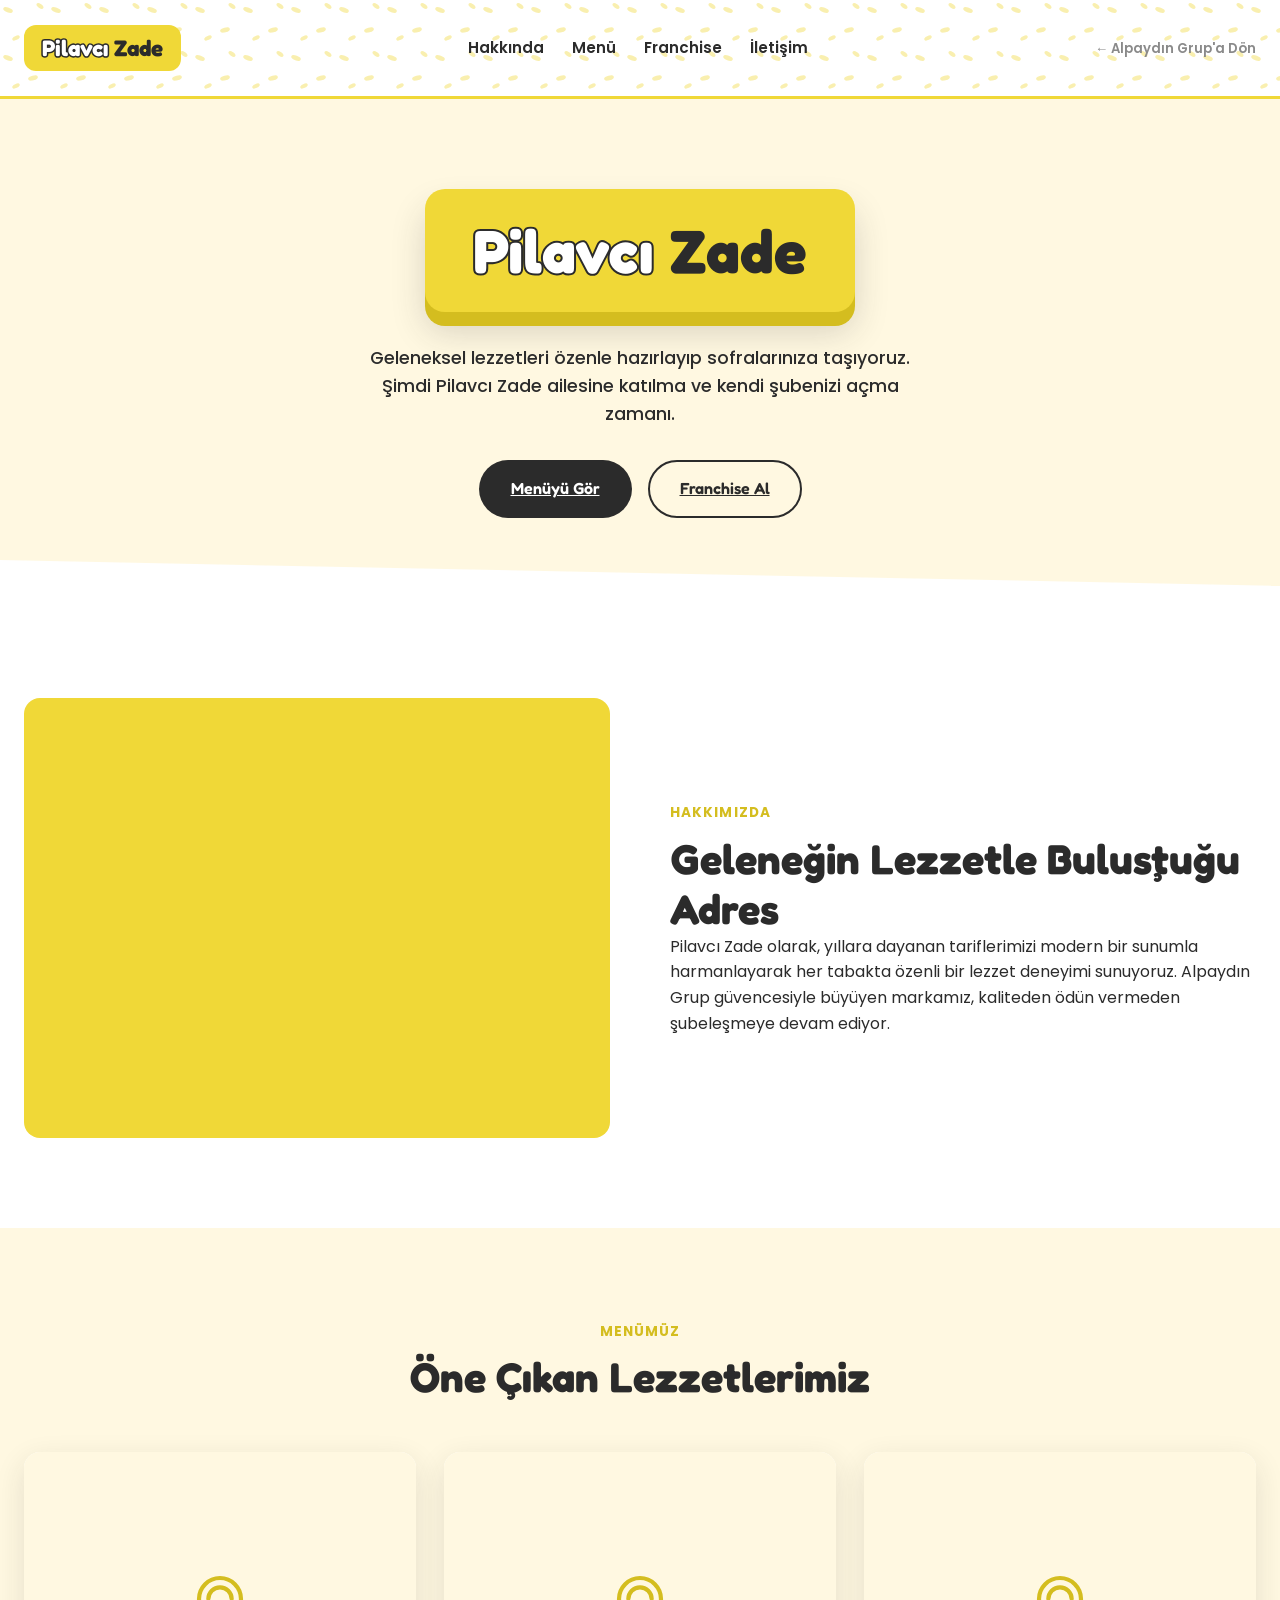
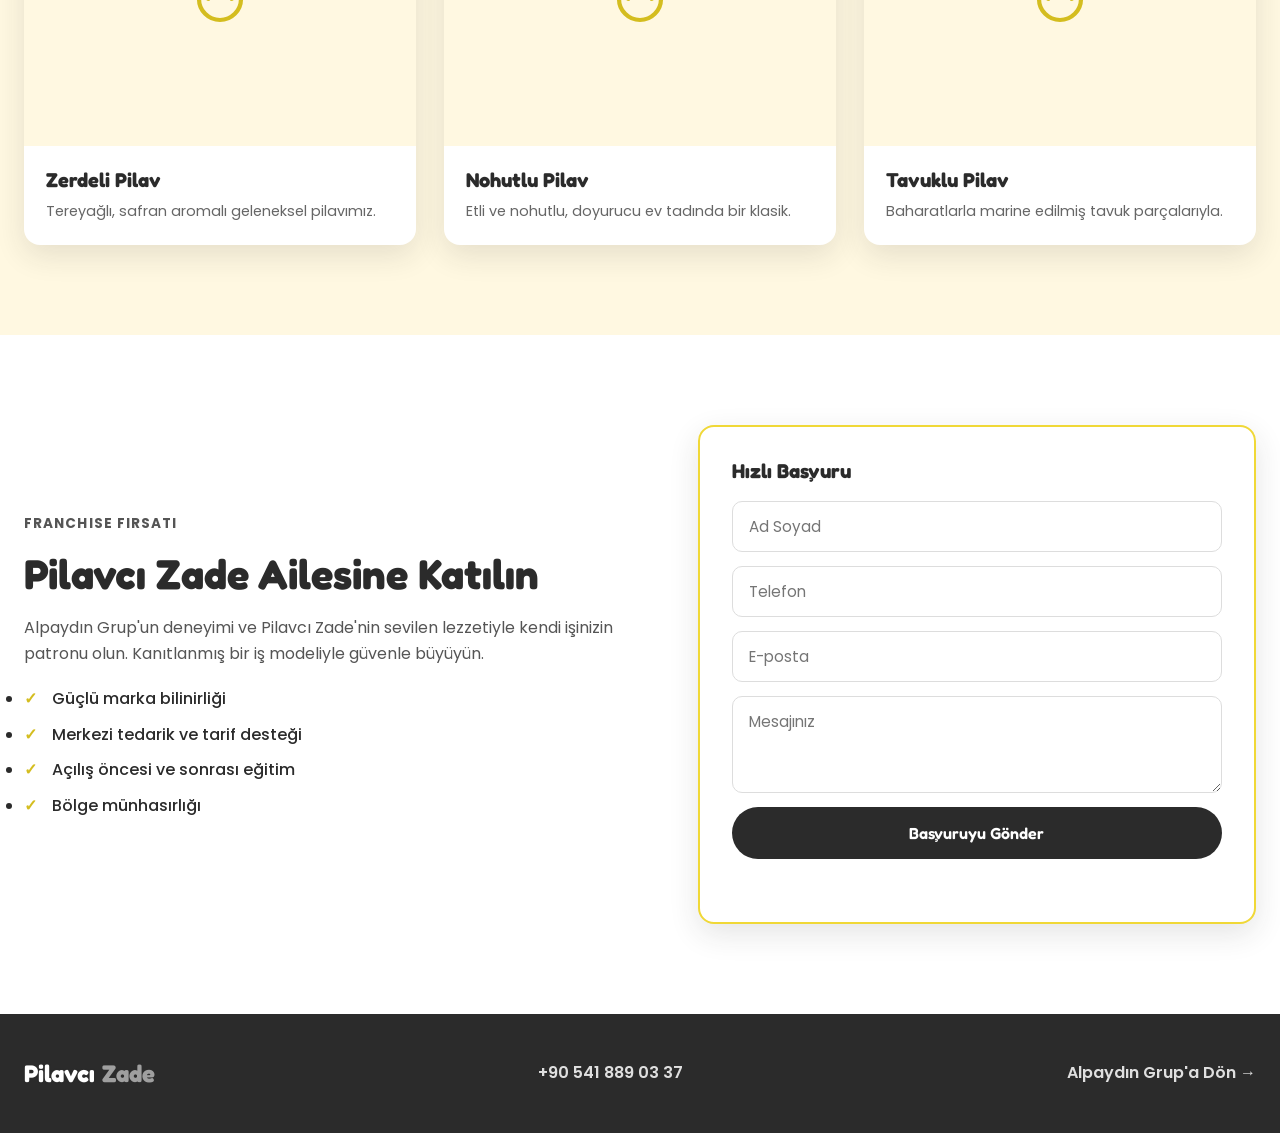
==== pilavcizade.html @ e6c6ba69 "Yeni sayfalar ekle: Hakkimizda, Franchise Sureci/Sistemi, Yatirim Danismanligi, Sigorta Cozumleri, P" ====
<!DOCTYPE html>
<html lang="tr">
<head>
<meta charset="UTF-8">
<meta name="viewport" content="width=device-width, initial-scale=1.0">
<title>Pilavcı Zade | Lezzetin Adresi</title>
<meta name="description" content="Pilavcı Zade - Alpaydın Grup'un lezzet markası. Menümüzü keşfedin, franchise fırsatlarımıza katılın.">
<link rel="icon" href="assets/logo/pilavcizade-logo-clean.png" type="image/png">
<link rel="preconnect" href="https://fonts.googleapis.com">
<link href="https://fonts.googleapis.com/css2?family=Poppins:wght@400;500;600;700;800&family=Fredoka:wght@500;600;700&display=swap" rel="stylesheet">
<link rel="stylesheet" href="css/pilavcizade.css">
</head>
<body>

<header class="pv-header" id="pvHeader">
  <div class="container pv-header__inner">
    <a href="#" class="pv-logo pv-logotype">
      <span class="pv-logotype__white">Pilavcı</span><span class="pv-logotype__dark">Zade</span>
    </a>
    <nav class="pv-nav" id="pvNav">
      <a href="#hakkinda">Hakkında</a>
      <a href="#menu">Menü</a>
      <a href="#franchise">Franchise</a>
      <a href="#iletisim">İletişim</a>
    </nav>
    <a href="index.html" class="pv-back">← Alpaydın Grup'a Dön</a>
    <button class="pv-hamburger" id="pvHamburger" aria-label="Menü">
      <span></span><span></span><span></span>
    </button>
  </div>
</header>

<section class="pv-hero">
  <div class="container">
    <div class="pv-hero__badge">
      <div class="pv-logotype pv-logotype--hero">
        <span class="pv-logotype__white">Pilavcı</span><span class="pv-logotype__dark">Zade</span>
      </div>
    </div>
    <p>Geleneksel lezzetleri özenle hazırlayıp sofralarınıza taşıyoruz. Şimdi Pilavcı Zade
      ailesine katılma ve kendi şubenizi açma zamanı.</p>
    <div class="pv-hero__actions">
      <a href="#menu" class="btn btn--dark">Menüyü Gör</a>
      <a href="#franchise" class="btn btn--outline">Franchise Al</a>
    </div>
  </div>
  <div class="pv-hero__divider" aria-hidden="true">
    <svg viewBox="0 0 2600 131.1" preserveAspectRatio="none">
      <path fill="#ffffff" d="M0,0 L0,131.1 L2600,131.1 L2600,69.1 Z"></path>
    </svg>
  </div>
</section>

<section class="section" id="hakkinda">
  <div class="container pv-about">
    <div class="pv-about__media"></div>
    <div class="pv-about__content">
      <p class="eyebrow">HAKKIMIZDA</p>
      <h2>Geleneğin Lezzetle Buluştuğu Adres</h2>
      <p>Pilavcı Zade olarak, yıllara dayanan tariflerimizi modern bir sunumla harmanlayarak
        her tabakta özenli bir lezzet deneyimi sunuyoruz. Alpaydın Grup güvencesiyle büyüyen
        markamız, kaliteden ödün vermeden şubeleşmeye devam ediyor.</p>
    </div>
  </div>
</section>

<section class="section section--cream" id="menu">
  <div class="container">
    <div class="section-head">
      <p class="eyebrow">MENÜMÜZ</p>
      <h2>Öne Çıkan Lezzetlerimiz</h2>
    </div>
    <div class="pv-menu">
      <div class="pv-menu__item">
        <div class="pv-menu__media">
          <svg viewBox="0 0 24 24" fill="none" stroke="currentColor" stroke-width="1.8">
            <circle cx="12" cy="12" r="9"></circle>
            <path d="M7 12a5 5 0 0 1 10 0" stroke-linecap="round"></path>
          </svg>
        </div>
        <div class="pv-menu__body">
          <h3>Zerdeli Pilav</h3>
          <p>Tereyağlı, safran aromalı geleneksel pilavımız.</p>
        </div>
      </div>
      <div class="pv-menu__item">
        <div class="pv-menu__media">
          <svg viewBox="0 0 24 24" fill="none" stroke="currentColor" stroke-width="1.8">
            <circle cx="12" cy="12" r="9"></circle>
            <path d="M7 12a5 5 0 0 1 10 0" stroke-linecap="round"></path>
          </svg>
        </div>
        <div class="pv-menu__body">
          <h3>Nohutlu Pilav</h3>
          <p>Etli ve nohutlu, doyurucu ev tadında bir klasik.</p>
        </div>
      </div>
      <div class="pv-menu__item">
        <div class="pv-menu__media">
          <svg viewBox="0 0 24 24" fill="none" stroke="currentColor" stroke-width="1.8">
            <circle cx="12" cy="12" r="9"></circle>
            <path d="M7 12a5 5 0 0 1 10 0" stroke-linecap="round"></path>
          </svg>
        </div>
        <div class="pv-menu__body">
          <h3>Tavuklu Pilav</h3>
          <p>Baharatlarla marine edilmiş tavuk parçalarıyla.</p>
        </div>
      </div>
    </div>
  </div>
</section>

<section class="section" id="franchise">
  <div class="container pv-franchise">
    <div class="pv-franchise__text">
      <p class="eyebrow">FRANCHISE FIRSATI</p>
      <h2>Pilavcı Zade Ailesine Katılın</h2>
      <p>Alpaydın Grup'un deneyimi ve Pilavcı Zade'nin sevilen lezzetiyle kendi işinizin
        patronu olun. Kanıtlanmış bir iş modeliyle güvenle büyüyün.</p>
      <ul>
        <li>Güçlü marka bilinirliği</li>
        <li>Merkezi tedarik ve tarif desteği</li>
        <li>Açılış öncesi ve sonrası eğitim</li>
        <li>Bölge münhasırlığı</li>
      </ul>
    </div>
    <div class="pv-franchise__form">
      <h3>Hızlı Başvuru</h3>
      <form id="pvContactForm">
        <input type="text" name="name" placeholder="Ad Soyad" required>
        <input type="tel" name="phone" placeholder="Telefon" required>
        <input type="email" name="email" placeholder="E-posta" required>
        <textarea name="message" rows="3" placeholder="Mesajınız"></textarea>
        <button type="submit" class="btn btn--dark">Başvuruyu Gönder</button>
        <p class="pv-form-note" id="pvFormNote"></p>
      </form>
    </div>
  </div>
</section>

<footer class="pv-footer" id="iletisim">
  <div class="container pv-footer__inner">
    <div class="pv-footer__logo pv-logotype pv-logotype--footer">
      <span class="pv-logotype__white">Pilavcı</span><span class="pv-logotype__dark pv-logotype__dark--footer">Zade</span>
    </div>
    <div>
      <a href="tel:+905418890337">+90 541 889 03 37</a>
    </div>
    <a href="index.html">Alpaydın Grup'a Dön →</a>
  </div>
</footer>

<script>
  const pvHamburger = document.getElementById('pvHamburger');
  const pvNav = document.getElementById('pvNav');
  pvHamburger.addEventListener('click', () => pvNav.classList.toggle('open'));
  document.querySelectorAll('.pv-nav a').forEach(link => {
    link.addEventListener('click', () => pvNav.classList.remove('open'));
  });

  const pvForm = document.getElementById('pvContactForm');
  const pvFormNote = document.getElementById('pvFormNote');
  pvForm.addEventListener('submit', (e) => {
    e.preventDefault();
    pvFormNote.textContent = 'Başvurunuz alındı, en kısa sürede sizinle iletişime geçeceğiz.';
    pvForm.reset();
  });
</script>
</body>
</html>
---- css/pilavcizade.css ----
:root{
  --pv-yellow:#f0d837;
  --pv-yellow-dark:#d4bd1f;
  --pv-dark:#2b2b2b;
  --pv-white:#ffffff;
  --pv-cream:#fff8e1;
  --pv-radius:16px;
  --pv-shadow:0 10px 30px rgba(43,43,43,.12);
  --container:1280px;
}

*{box-sizing:border-box;margin:0;padding:0;}
html{scroll-behavior:smooth;}
body{
  font-family:'Poppins',sans-serif;
  color:var(--pv-dark);
  line-height:1.6;
  background:var(--pv-white);
}
h1,h2,h3{font-family:'Fredoka',sans-serif;font-weight:700;line-height:1.2;color:var(--pv-dark);}
h1{font-size:clamp(2.2rem,5vw,3.6rem);}
h2{font-size:clamp(1.7rem,3.4vw,2.6rem);}
h3{font-size:1.25rem;}
img{max-width:100%;display:block;}
a{color:inherit;}

.container{max-width:var(--container);margin:0 auto;padding:0 24px;}
.section{padding:90px 0;}
.section--cream{background:var(--pv-cream);}
.section-head{text-align:center;max-width:640px;margin:0 auto 50px;}
.eyebrow{
  display:inline-block;color:var(--pv-yellow-dark);font-weight:700;
  letter-spacing:.08em;font-size:.85rem;margin-bottom:10px;text-transform:uppercase;
}

/* Buttons */
.btn{
  display:inline-block;padding:14px 30px;border-radius:999px;
  font-family:'Fredoka',sans-serif;font-weight:600;font-size:1rem;
  transition:all .25s ease;border:2px solid transparent;
}
.btn--dark{background:var(--pv-dark);color:#fff;}
.btn--dark:hover{background:#000;}
.btn--outline{border-color:var(--pv-dark);color:var(--pv-dark);}
.btn--outline:hover{background:var(--pv-dark);color:#fff;}

/* Header */
.pv-header{
  position:sticky;top:0;z-index:100;
  background-color:#fff;
  background-image:url("data:image/svg+xml,%3Csvg xmlns='http://www.w3.org/2000/svg' width='48' height='48'%3E%3Cg fill='%23f0d837' fill-opacity='0.4'%3E%3Cellipse cx='8' cy='10' rx='5' ry='2.4' transform='rotate(20 8 10)'/%3E%3Cellipse cx='33' cy='30' rx='5' ry='2.4' transform='rotate(-15 33 30)'/%3E%3Cellipse cx='40' cy='6' rx='4' ry='2' transform='rotate(35 40 6)'/%3E%3Cellipse cx='16' cy='38' rx='4' ry='2' transform='rotate(-25 16 38)'/%3E%3C/g%3E%3C/svg%3E");
  border-bottom:3px solid var(--pv-yellow);
}
.pv-header__inner{display:flex;align-items:center;justify-content:space-between;height:96px;gap:24px;}
.pv-logotype{
  font-family:'Fredoka',sans-serif;font-weight:700;
  display:inline-flex;align-items:center;gap:.28em;
  text-decoration:none;line-height:1.3;white-space:nowrap;
}
.pv-logotype__white{
  color:#fff;
  -webkit-text-stroke:3px var(--pv-dark);
  paint-order:stroke fill;
}
.pv-logotype__dark{color:var(--pv-dark);}
.pv-logo.pv-logotype{
  font-size:1.4rem;background:var(--pv-yellow);
  padding:8px 18px;border-radius:12px;
}
.pv-logotype--hero{font-size:clamp(2.2rem,6vw,3.8rem);justify-content:center;}
.pv-logotype--hero .pv-logotype__white{-webkit-text-stroke-width:4px;}
.pv-logotype--footer{font-size:1.5rem;}
.pv-logotype__dark--footer{color:#fff;opacity:.55;}
.pv-nav{display:flex;gap:28px;}
.pv-nav a{font-weight:600;font-size:.95rem;color:var(--pv-dark);text-decoration:none;}
.pv-nav a:hover{color:var(--pv-yellow-dark);}
.pv-back{font-size:.82rem;font-weight:600;color:#8a8a8a;text-decoration:none;white-space:nowrap;}
.pv-back:hover{color:var(--pv-dark);}
.pv-hamburger{display:none;flex-direction:column;gap:5px;background:none;border:none;cursor:pointer;}
.pv-hamburger span{width:24px;height:2px;background:var(--pv-dark);}

/* Hero */
.pv-hero{position:relative;background:var(--pv-cream);padding:90px 0;text-align:center;}
.pv-hero__divider{position:absolute;left:0;right:0;bottom:-1px;line-height:0;}
.pv-hero__divider svg{display:block;width:100%;height:49px;}
.pv-hero__badge{
  display:inline-block;background:var(--pv-yellow);
  border-radius:20px;padding:22px 48px;margin-bottom:32px;
  box-shadow:0 14px 0 var(--pv-yellow-dark),0 20px 34px rgba(43,43,43,.18);
}
.pv-hero p{font-size:1.1rem;font-weight:500;max-width:560px;margin:0 auto 32px;}
.pv-hero__actions{display:flex;gap:16px;justify-content:center;flex-wrap:wrap;}

/* About */
.pv-about{display:grid;grid-template-columns:1fr 1fr;gap:60px;align-items:center;}
.pv-about__media{
  aspect-ratio:4/3;background:var(--pv-yellow);border-radius:var(--pv-radius);
  display:flex;align-items:center;justify-content:center;
}
.pv-about__media img{width:100%;height:100%;object-fit:cover;border-radius:var(--pv-radius);}

/* Menu */
.pv-menu{display:grid;grid-template-columns:repeat(3,1fr);gap:28px;}
.pv-menu__item{
  background:#fff;border-radius:var(--pv-radius);overflow:hidden;box-shadow:var(--pv-shadow);
  transition:transform .25s;
}
.pv-menu__item:hover{transform:translateY(-6px);}
.pv-menu__media{
  aspect-ratio:4/3;background:var(--pv-cream);
  display:flex;align-items:center;justify-content:center;
}
.pv-menu__media svg{width:56px;height:56px;color:var(--pv-yellow-dark);}
.pv-menu__body{padding:22px;}
.pv-menu__body h3{margin-bottom:8px;}
.pv-menu__body p{font-size:.9rem;color:#666;}

/* Franchise CTA */
.pv-franchise{display:grid;grid-template-columns:1.1fr 1fr;gap:60px;align-items:center;}
.pv-franchise__text h2{margin-bottom:16px;}
.pv-franchise__text p{margin-bottom:14px;color:#555;}
.pv-franchise__text ul{margin:20px 0;display:flex;flex-direction:column;gap:10px;}
.pv-franchise__text ul li{position:relative;padding-left:28px;font-weight:500;}
.pv-franchise__text ul li::before{
  content:'✓';position:absolute;left:0;color:var(--pv-yellow-dark);font-weight:800;
}
.pv-franchise__form{
  background:#fff;padding:32px;border-radius:var(--pv-radius);box-shadow:var(--pv-shadow);
  border:2px solid var(--pv-yellow);
}
.pv-franchise__form h3{margin-bottom:18px;}
.pv-franchise__form form{display:flex;flex-direction:column;gap:14px;}
.pv-franchise__form input,.pv-franchise__form textarea{
  width:100%;padding:13px 16px;border-radius:10px;border:1px solid #ddd;
  font-family:'Poppins',sans-serif;font-size:.95rem;
}
.pv-franchise__form input:focus,.pv-franchise__form textarea:focus{outline:2px solid var(--pv-yellow);}
.pv-form-note{font-size:.85rem;color:var(--pv-yellow-dark);font-weight:600;min-height:1.2em;}

/* Footer */
.pv-footer{background:var(--pv-dark);color:rgba(255,255,255,.75);padding:44px 0;}
.pv-footer__inner{
  display:flex;align-items:center;justify-content:space-between;flex-wrap:wrap;gap:20px;
}
.pv-footer a{color:rgba(255,255,255,.85);text-decoration:none;font-weight:600;}
.pv-footer a:hover{color:var(--pv-yellow);}

/* Responsive */
@media (max-width:960px){
  .pv-about,.pv-franchise{grid-template-columns:1fr;}
  .pv-menu{grid-template-columns:repeat(2,1fr);}
}
@media (max-width:720px){
  .pv-nav{display:none;}
  .pv-hamburger{display:flex;}
  .pv-nav.open{
    display:flex;flex-direction:column;position:absolute;top:96px;left:0;right:0;
    background:#fff;padding:20px 24px;gap:16px;box-shadow:var(--pv-shadow);
  }
  .pv-menu{grid-template-columns:1fr;}
  .pv-header__inner{height:80px;}
}
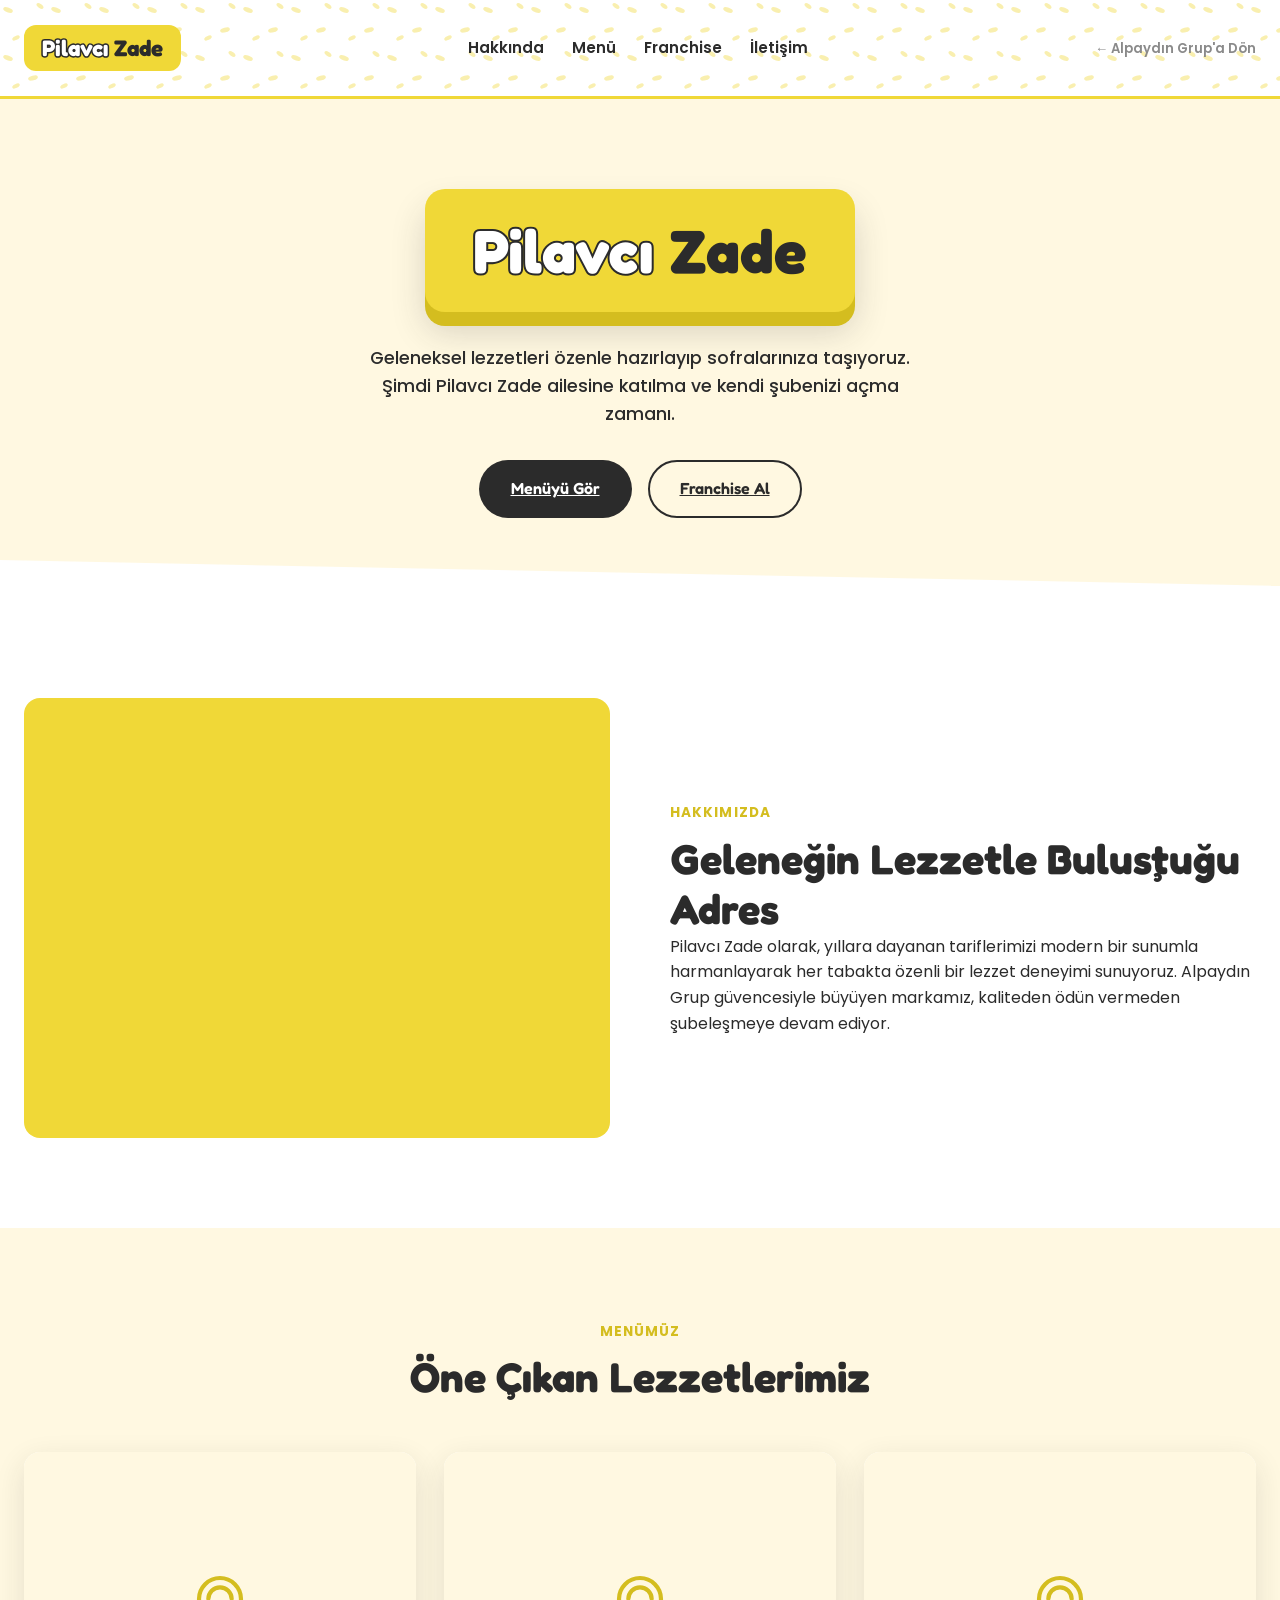
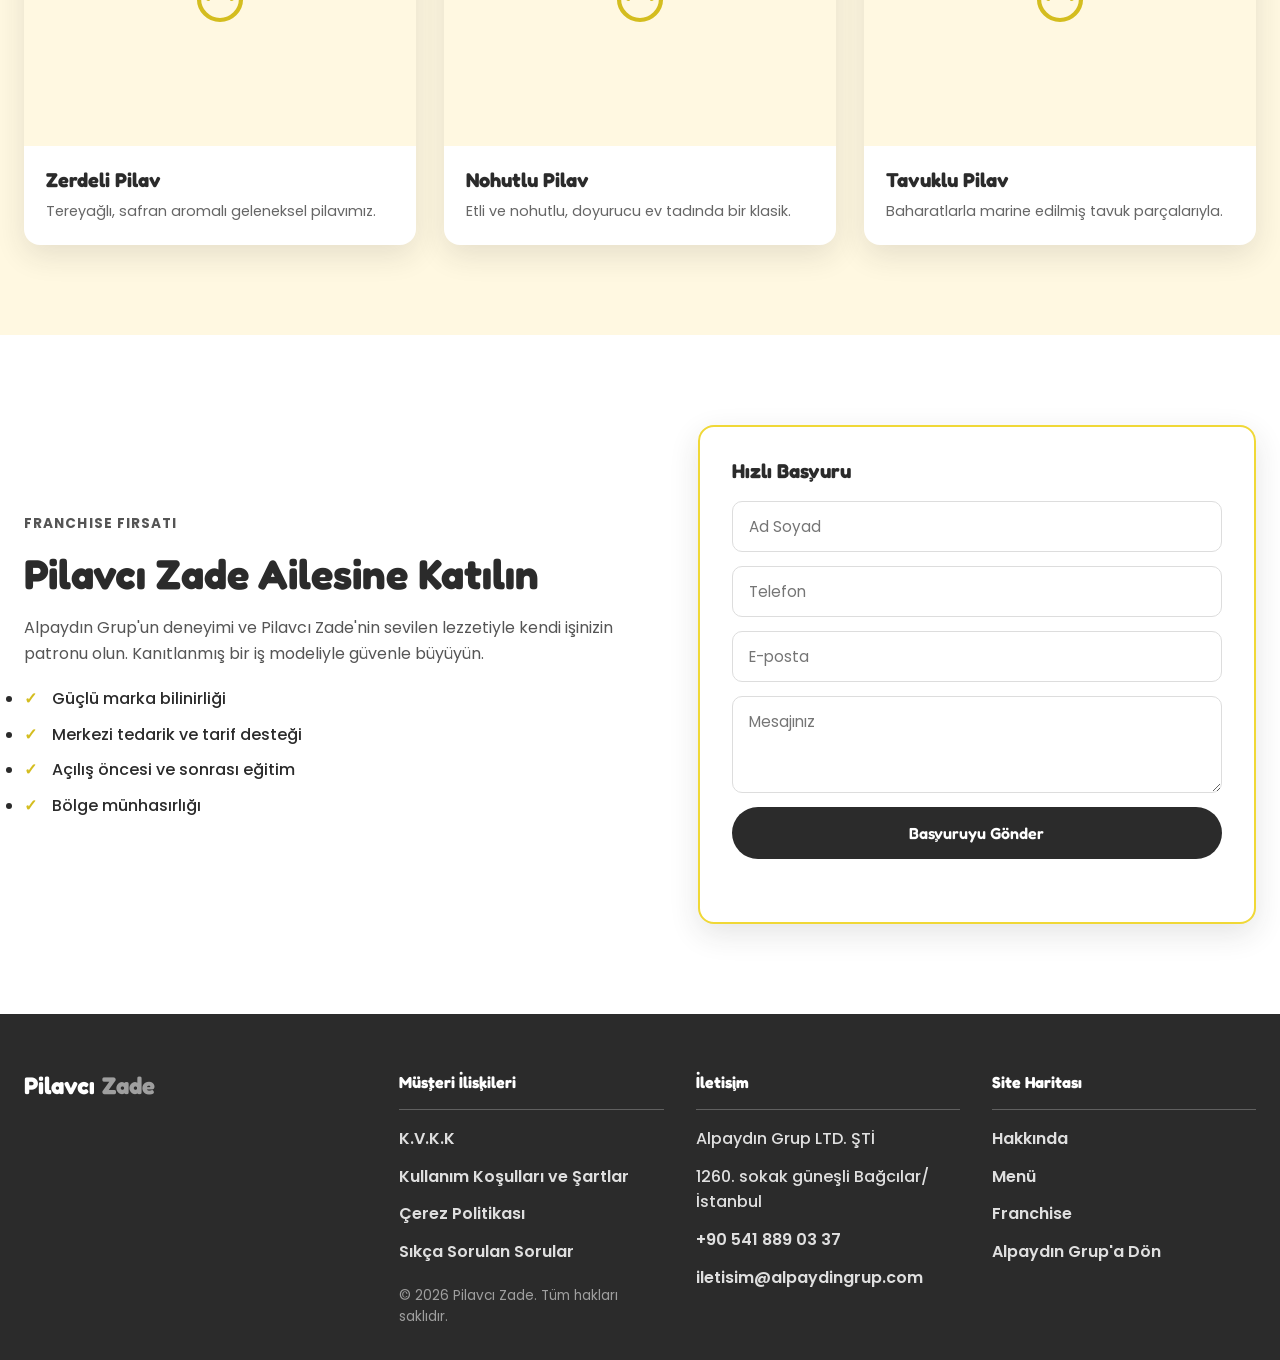
==== commit e66eb9a8: "Pilavci Zade footer'ini ana site ile tutarli 4 sutunlu yapiya cevir Co-Authored-By: Claude Sonnet 5 " ====
--- a/pilavcizade.html
+++ b/pilavcizade.html
@@ -141,13 +141,39 @@
 
 <footer class="pv-footer" id="iletisim">
   <div class="container pv-footer__inner">
-    <div class="pv-footer__logo pv-logotype pv-logotype--footer">
-      <span class="pv-logotype__white">Pilavcı</span><span class="pv-logotype__dark pv-logotype__dark--footer">Zade</span>
+    <div class="pv-footer__col pv-footer__col--brand">
+      <div class="pv-footer__logo pv-logotype pv-logotype--footer">
+        <span class="pv-logotype__white">Pilavcı</span><span class="pv-logotype__dark pv-logotype__dark--footer">Zade</span>
+      </div>
     </div>
-    <div>
-      <a href="tel:+905418890337">+90 541 889 03 37</a>
+    <div class="pv-footer__col">
+      <h4>Müşteri İlişkileri</h4>
+      <ul class="pv-footer__links">
+        <li><a href="#">K.V.K.K</a></li>
+        <li><a href="#">Kullanım Koşulları ve Şartlar</a></li>
+        <li><a href="#">Çerez Politikası</a></li>
+        <li><a href="#">Sıkça Sorulan Sorular</a></li>
+      </ul>
+      <p class="pv-footer__copy">&copy; 2026 Pilavcı Zade. Tüm hakları saklıdır.</p>
     </div>
-    <a href="index.html">Alpaydın Grup'a Dön →</a>
+    <div class="pv-footer__col">
+      <h4>İletişim</h4>
+      <ul class="pv-footer__links pv-footer__links--static">
+        <li>Alpaydın Grup LTD. ŞTİ</li>
+        <li>1260. sokak güneşli Bağcılar/ İstanbul</li>
+        <li><a href="tel:+905418890337">+90 541 889 03 37</a></li>
+        <li><a href="mailto:iletisim@alpaydingrup.com">iletisim@alpaydingrup.com</a></li>
+      </ul>
+    </div>
+    <div class="pv-footer__col">
+      <h4>Site Haritası</h4>
+      <ul class="pv-footer__links">
+        <li><a href="#hakkinda">Hakkında</a></li>
+        <li><a href="#menu">Menü</a></li>
+        <li><a href="#franchise">Franchise</a></li>
+        <li><a href="index.html">Alpaydın Grup'a Dön</a></li>
+      </ul>
+    </div>
   </div>
 </footer>
 
--- a/css/pilavcizade.css
+++ b/css/pilavcizade.css
@@ -138,10 +138,17 @@
 .pv-form-note{font-size:.85rem;color:var(--pv-yellow-dark);font-weight:600;min-height:1.2em;}
 
 /* Footer */
-.pv-footer{background:var(--pv-dark);color:rgba(255,255,255,.75);padding:44px 0;}
+.pv-footer{background:var(--pv-dark);color:rgba(255,255,255,.75);padding:56px 0 32px;}
 .pv-footer__inner{
-  display:flex;align-items:center;justify-content:space-between;flex-wrap:wrap;gap:20px;
+  display:grid;grid-template-columns:1.3fr 1fr 1fr 1fr;gap:32px;
 }
+.pv-footer__col h4{
+  color:#fff;font-family:'Fredoka',sans-serif;font-size:1rem;
+  padding-bottom:14px;margin-bottom:16px;border-bottom:1px solid rgba(255,255,255,.25);
+}
+.pv-footer__links{list-style:none;display:flex;flex-direction:column;gap:12px;}
+.pv-footer__links--static li{color:rgba(255,255,255,.85);font-weight:500;}
+.pv-footer__copy{margin-top:20px;font-size:.85rem;color:rgba(255,255,255,.55);}
 .pv-footer a{color:rgba(255,255,255,.85);text-decoration:none;font-weight:600;}
 .pv-footer a:hover{color:var(--pv-yellow);}
 
@@ -149,6 +156,7 @@
 @media (max-width:960px){
   .pv-about,.pv-franchise{grid-template-columns:1fr;}
   .pv-menu{grid-template-columns:repeat(2,1fr);}
+  .pv-footer__inner{grid-template-columns:1fr 1fr;gap:32px;}
 }
 @media (max-width:720px){
   .pv-nav{display:none;}
@@ -159,4 +167,5 @@
   }
   .pv-menu{grid-template-columns:1fr;}
   .pv-header__inner{height:80px;}
+  .pv-footer__inner{grid-template-columns:1fr;}
 }
